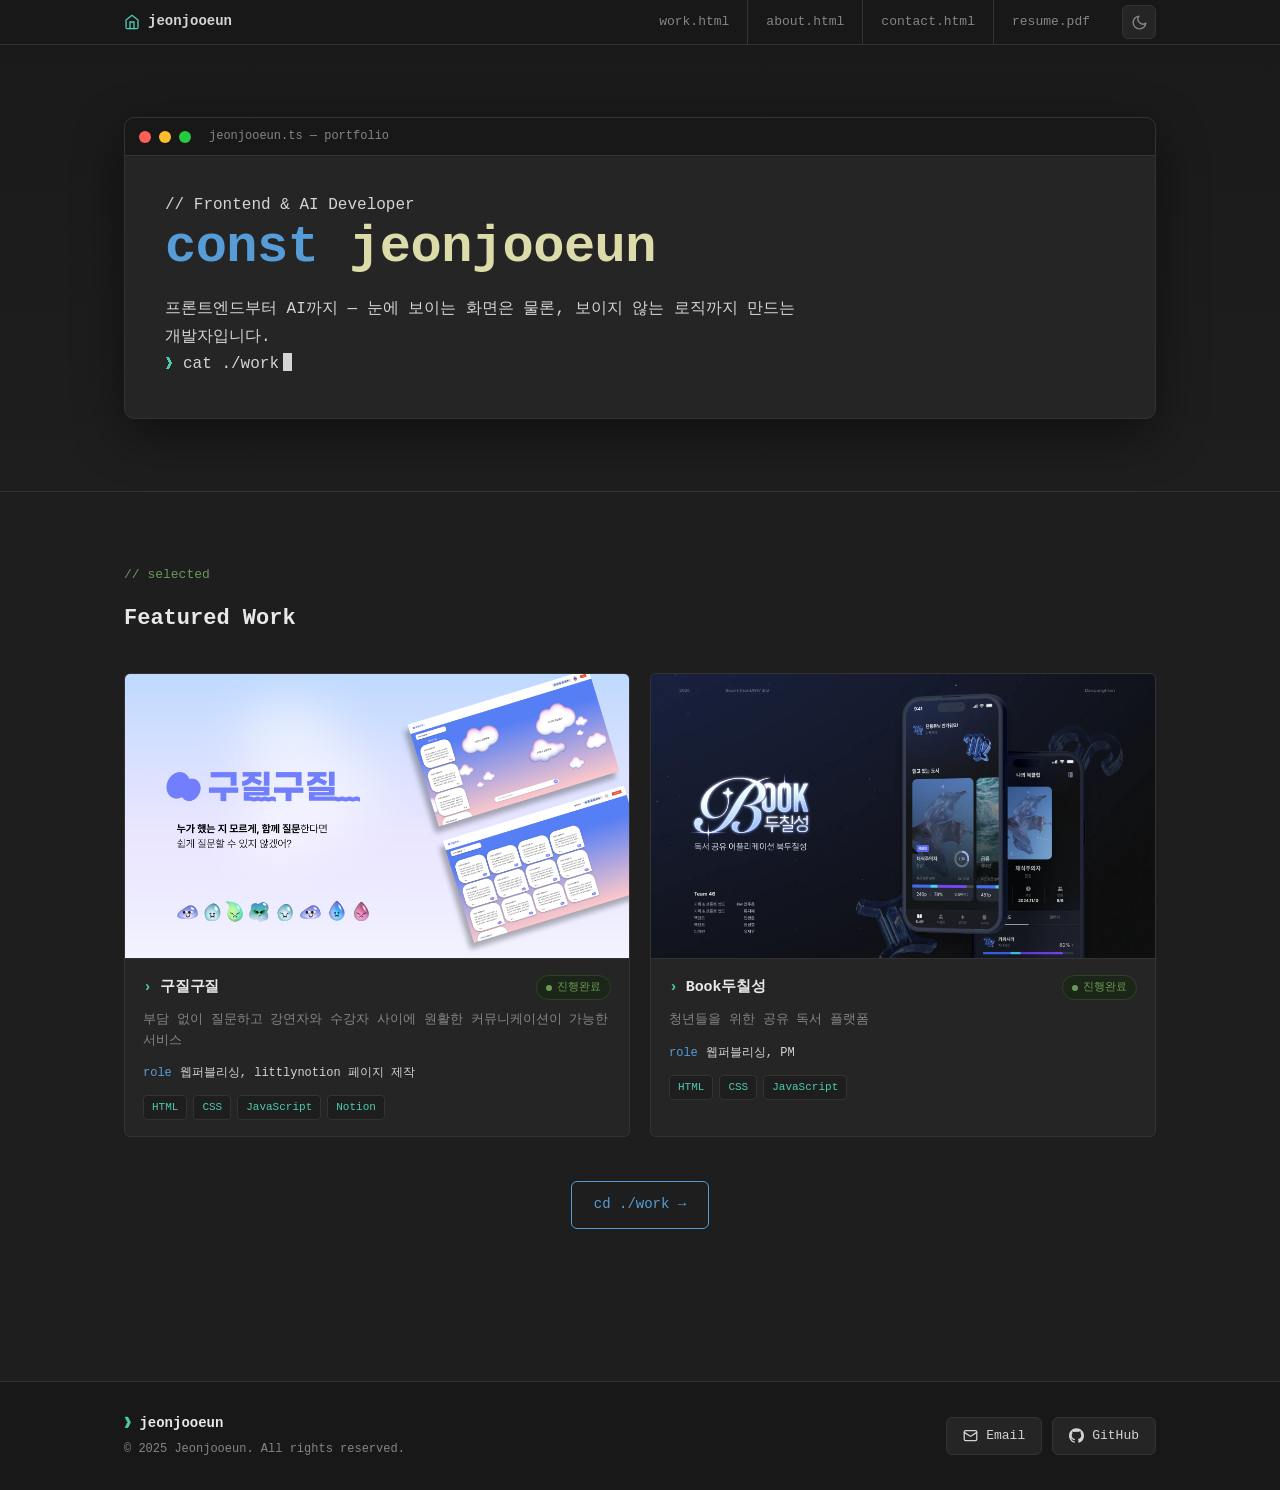
==== index.html @ bb9c59ad "portfolio 초기 배포" ====
<!DOCTYPE html>
<html lang="ko">

<head>
    <meta charset="UTF-8">
    <meta name="viewport" content="width=device-width, initial-scale=1.0">
    <title>jeonjooeun — portfolio</title>
    <link rel="stylesheet" href="task1.css">
    <script>
        (function () {
            try {
                if (localStorage.getItem('theme') === 'light') {
                    document.documentElement.classList.add('light');
                }
            } catch (e) {}
            document.addEventListener('DOMContentLoaded', function () {
                var btn = document.querySelector('.theme-toggle');
                if (!btn) return;
                btn.addEventListener('click', function () {
                    var isLight = document.documentElement.classList.toggle('light');
                    try { localStorage.setItem('theme', isLight ? 'light' : 'dark'); } catch (e) {}
                });
            });
        })();
    </script>
</head>

<body>

    <!-- =========================
         Header — 에디터 탭바
    ========================== -->
    <header>
        <div class="container">
            <nav class="header-flex">
                <div class="brand">
                    <a class="logo" href="index.html"><svg class="logo-home" xmlns="http://www.w3.org/2000/svg" viewBox="0 0 24 24" fill="none" stroke="currentColor" stroke-width="2" stroke-linecap="round" stroke-linejoin="round"><path d="m3 9 9-7 9 7v11a2 2 0 0 1-2 2H5a2 2 0 0 1-2-2z"/><polyline points="9 22 9 12 15 12 15 22"/></svg>jeonjooeun</a>
                </div>
                <div class="header-right">
                    <ul class="nav-list">
                        <li><a href="work.html">work.html</a></li>
                        <li><a href="about.html">about.html</a></li>
                        <li><a href="contact.html">contact.html</a></li>
                        <li><a href="resume.html">resume.pdf</a></li>
                    </ul>
                    <button class="theme-toggle" type="button" aria-label="테마 전환" title="Toggle theme">
                        <svg class="icon-moon" xmlns="http://www.w3.org/2000/svg" viewBox="0 0 24 24" fill="none" stroke="currentColor" stroke-width="2" stroke-linecap="round" stroke-linejoin="round"><path d="M21 12.79A9 9 0 1 1 11.21 3 7 7 0 0 0 21 12.79z"/></svg>
                        <svg class="icon-sun" xmlns="http://www.w3.org/2000/svg" viewBox="0 0 24 24" fill="none" stroke="currentColor" stroke-width="2" stroke-linecap="round" stroke-linejoin="round"><circle cx="12" cy="12" r="4"/><path d="M12 2v2M12 20v2M4.93 4.93l1.41 1.41M17.66 17.66l1.41 1.41M2 12h2M20 12h2M6.34 17.66l-1.41 1.41M19.07 4.93l-1.41 1.41"/></svg>
                    </button>
                </div>
            </nav>
        </div>
    </header>

    <!-- =========================
         Hero — 코드 윈도우
    ========================== -->
    <section class="hero-section">
        <div class="container">
            <div class="code-window">
                <div class="window-bar">
                    <i></i><i></i><i></i>
                    <span class="window-title">jeonjooeun.ts — portfolio</span>
                </div>
                <div class="code-body">
                    <p class="eyebrow">// Frontend &amp; AI Developer</p>
                    <h1><span class="tok-key">const</span> <span class="tok-fn">jeonjooeun</span></h1>
                    <p>프론트엔드부터 AI까지 — 눈에 보이는 화면은 물론, 보이지 않는 로직까지 만드는 개발자입니다.</p>
                    <p class="terminal-line"><span class="prompt">❯</span>cat ./work<span class="cursor"></span></p>
                </div>
            </div>
        </div>
    </section>

    <!-- =========================
         Projects Section
    ========================== -->
    <section class="projects-section">
        <div class="container">
            <p class="eyebrow">// selected</p>
            <h2>Featured Work</h2>

            <!-- 대표작 목록이 JS로 자동 생성되는 영역 -->
            <div class="card-grid" id="featured-cards"></div>

            <!-- 전체 작업물 보기 버튼 -->
            <div class="more-link">
                <a href="work.html" class="view-all-btn">cd ./work →</a>
            </div>
        </div>
    </section>

    <!-- =========================
         Footer
    ========================== -->
    <footer class="site-footer">
        <div class="container footer-flex">
            <div class="footer-left">
                <p class="footer-name">jeonjooeun</p>
                <p class="footer-copy">© 2025 Jeonjooeun. All rights reserved.</p>
            </div>
            <div class="footer-right">
                <a href="mailto:jitchive24@gmail.com"><svg xmlns="http://www.w3.org/2000/svg" viewBox="0 0 24 24" fill="none" stroke="currentColor" stroke-width="2" stroke-linecap="round" stroke-linejoin="round"><rect x="2" y="4" width="20" height="16" rx="2"/><path d="m22 7-8.97 5.7a1.94 1.94 0 0 1-2.06 0L2 7"/></svg>Email</a>
                <a href="https://github.com/JEONJOOEUN04" target="_blank" rel="noopener"><svg xmlns="http://www.w3.org/2000/svg" viewBox="0 0 24 24" fill="currentColor"><path d="M12 .5C5.37.5 0 5.78 0 12.29c0 5.2 3.44 9.61 8.21 11.16.6.11.82-.25.82-.56 0-.28-.01-1.02-.02-2-3.34.71-4.04-1.58-4.04-1.58-.55-1.36-1.34-1.72-1.34-1.72-1.09-.73.08-.72.08-.72 1.2.08 1.84 1.21 1.84 1.21 1.07 1.79 2.81 1.27 3.5.97.11-.76.42-1.27.76-1.56-2.67-.3-5.47-1.31-5.47-5.83 0-1.29.47-2.34 1.24-3.17-.12-.3-.54-1.52.12-3.16 0 0 1.01-.32 3.3 1.21a11.6 11.6 0 0 1 3-.4c1.02 0 2.05.13 3 .4 2.29-1.53 3.3-1.21 3.3-1.21.66 1.64.24 2.86.12 3.16.77.83 1.24 1.88 1.24 3.17 0 4.53-2.81 5.53-5.49 5.82.43.37.81 1.1.81 2.22 0 1.6-.01 2.9-.01 3.29 0 .31.21.68.83.56A12.02 12.02 0 0 0 24 12.29C24 5.78 18.63.5 12 .5z"/></svg>GitHub</a>
            </div>
        </div>
    </footer>

    <!-- 외부 JS 파일 연결 -->
    <script src="task1.js"></script>

</body>

</html>
---- task1.css ----
/* =========================
   폰트 등록
========================= */
@font-face {
    font-family: "Agrandir GrandHeavy";
    src: url("asset/fonts/Agrandir-GrandHeavy.otf") format("opentype");
    font-weight: normal;
    font-style: normal;
}

/* =========================
   디자인 토큰 — VSCode Dark
========================= */
:root {
    --bg: #1e1e1e;          /* editor */
    --bg-bar: #181818;      /* title / tab bar */
    --bg-panel: #252526;    /* cards / panels */
    --bg-soft: #2a2a2b;
    --border: #333333;
    --border-soft: #2b2b2b;

    --fg: #d4d4d4;          /* default text */
    --fg-bright: #e8e8e8;
    --muted: #858585;       /* line numbers / comments-gray */

    --comment: #6a9955;     /* green */
    --keyword: #569cd6;     /* blue */
    --string: #ce9178;      /* orange */
    --func: #dcdcaa;        /* yellow */
    --type: #4ec9b0;        /* teal */
    --purple: #c586c0;
    --accent: #569cd6;

    --mono: "SF Mono", SFMono-Regular, ui-monospace, Menlo, Consolas,
        "Liberation Mono", "Courier New", monospace;

    --radius: 6px;
    --maxw: 1080px;
}

/* =========================
   기본 설정
========================= */
*,
*::before,
*::after {
    box-sizing: border-box;
}

body {
    margin: 0;
    font-family: var(--mono);
    font-size: 15px;
    line-height: 1.7;
    color: var(--fg);
    background-color: var(--bg);
    -webkit-font-smoothing: antialiased;
}

a {
    color: inherit;
}

::selection {
    background: rgba(86, 156, 214, 0.35);
}

/* 커스텀 스크롤바 (VSCode 느낌) */
::-webkit-scrollbar {
    width: 12px;
    height: 12px;
}
::-webkit-scrollbar-track {
    background: var(--bg);
}
::-webkit-scrollbar-thumb {
    background: #424242;
    border: 3px solid var(--bg);
    border-radius: 8px;
}
::-webkit-scrollbar-thumb:hover {
    background: #555;
}

/* =========================
   공통 컨테이너
========================= */
.container {
    max-width: var(--maxw);
    margin: 0 auto;
    padding: 0 24px;
}

/* 주석 라벨 (// kicker) */
.eyebrow {
    font-size: 13px;
    color: var(--comment);
    margin: 0 0 14px;
}

/* =========================
   Header — 에디터 탭바
========================= */
header {
    position: sticky;
    top: 0;
    z-index: 100;
    background-color: var(--bg-bar);
    border-bottom: 1px solid var(--border);
}

.header-flex {
    display: flex;
    justify-content: space-between;
    align-items: stretch;
    height: 44px;
}

/* 좌측: 로고 (터미널 프롬프트) */
.brand {
    display: flex;
    align-items: center;
}

.logo {
    display: inline-flex;
    align-items: center;
    gap: 8px;
    font-size: 14px;
    font-weight: 600;
    text-decoration: none;
    color: var(--fg);
}
.logo-home {
    width: 16px;
    height: 16px;
    color: var(--type);
    transition: transform 0.15s ease;
}
.logo:hover .logo-home {
    transform: translateY(-1px);
}

/* 우측: 파일 탭 */
.nav-list {
    display: flex;
    list-style: none;
    gap: 0;
    margin: 0;
    padding: 0;
}

.nav-list li a {
    display: flex;
    align-items: center;
    height: 100%;
    padding: 0 18px;
    font-size: 13px;
    text-decoration: none;
    color: var(--muted);
    border-left: 1px solid var(--border);
    transition: color 0.15s ease, background 0.15s ease;
}

.nav-list li:first-child a {
    border-left: none;
}

.nav-list li a:hover {
    color: var(--fg);
    background: var(--bg);
}

.nav-list li a.active {
    color: var(--fg-bright);
    background: var(--bg);
    box-shadow: inset 0 2px 0 var(--accent);
}

/* =========================
   코드 윈도우 (Hero)
========================= */
.hero-section {
    padding: 72px 0;
    border-bottom: 1px solid var(--border);
    background: linear-gradient(180deg, #1a1a1a 0%, var(--bg) 100%);
}

.code-window {
    border: 1px solid var(--border);
    border-radius: 10px;
    overflow: hidden;
    background: var(--bg-panel);
    box-shadow: 0 16px 50px rgba(0, 0, 0, 0.45);
}

.window-bar {
    display: flex;
    align-items: center;
    gap: 8px;
    height: 38px;
    padding: 0 14px;
    background: var(--bg-bar);
    border-bottom: 1px solid var(--border);
}
.window-bar i {
    width: 12px;
    height: 12px;
    border-radius: 50%;
    display: inline-block;
}
.window-bar i:nth-child(1) { background: #ff5f56; }
.window-bar i:nth-child(2) { background: #ffbd2e; }
.window-bar i:nth-child(3) { background: #27c93f; }
.window-title {
    margin-left: 10px;
    font-size: 12px;
    color: var(--muted);
}

.code-body {
    padding: 36px 40px 40px;
}

.hero-section h1 {
    font-size: clamp(34px, 5.5vw, 52px);
    line-height: 1.1;
    letter-spacing: -0.01em;
    color: var(--fg-bright);
    margin: 0 0 20px;
    font-weight: 700;
}
.hero-section h1 .tok-key { color: var(--keyword); }
.hero-section h1 .tok-fn { color: var(--func); }

.hero-section p {
    font-size: 16px;
    color: var(--fg);
    max-width: 640px;
    margin: 0;
}

/* 터미널 프롬프트 라인 */
.terminal-line {
    margin-top: 26px;
    font-size: 15px;
    color: var(--fg);
}
.terminal-line .prompt {
    color: var(--type);
    margin-right: 10px;
}
.terminal-line .cursor {
    display: inline-block;
    width: 9px;
    height: 18px;
    background: var(--fg);
    margin-left: 4px;
    vertical-align: -3px;
    animation: blink 1.1s steps(1) infinite;
}
@keyframes blink {
    50% { opacity: 0; }
}

/* =========================
   Projects Section
========================= */
.projects-section {
    padding: 72px 0;
}

.projects-section h2 {
    font-size: 22px;
    color: var(--fg-bright);
    margin: 0 0 6px;
}

/* =========================
   Year Toggle Buttons
========================= */
.year-tabs {
    display: flex;
    gap: 8px;
    margin-top: 24px;
}

.year-btn {
    font-family: var(--mono);
    padding: 6px 16px;
    font-size: 13px;
    border: 1px solid var(--border);
    border-radius: var(--radius);
    background-color: var(--bg-panel);
    color: var(--muted);
    cursor: pointer;
    transition: all 0.15s ease;
}

.year-btn:hover {
    color: var(--fg);
    border-color: #4a4a4a;
}

.year-btn.active {
    background-color: var(--bg-soft);
    color: var(--accent);
    border-color: var(--accent);
}

/* =========================
   상태 뱃지
========================= */
.status-badge {
    display: inline-flex;
    align-items: center;
    gap: 5px;
    font-family: var(--mono);
    font-size: 11px;
    padding: 2px 9px;
    border-radius: 999px;
    border: 1px solid var(--border);
    color: var(--muted);
    background: var(--bg);
    white-space: nowrap;
}
.status-badge::before {
    content: "";
    width: 6px;
    height: 6px;
    border-radius: 50%;
    background: currentColor;
}
.status-ongoing {
    color: var(--func);
    border-color: #4a431f;
    background: #2a2616;
}
.status-done {
    color: var(--comment);
    border-color: #2e4226;
    background: #1c2618;
}

/* =========================
   View all Work 버튼
========================= */
.more-link {
    margin-top: 44px;
    text-align: center;
}

.view-all-btn {
    font-family: var(--mono);
    display: inline-block;
    padding: 11px 22px;
    border-radius: var(--radius);
    background-color: transparent;
    border: 1px solid var(--accent);
    color: var(--accent);
    text-decoration: none;
    font-size: 14px;
    transition: all 0.15s ease;
}
.view-all-btn:hover {
    background-color: var(--accent);
    color: #fff;
}

/* =========================
   Card Grid
========================= */
.card-grid {
    display: grid;
    grid-template-columns: repeat(2, 1fr);
    gap: 20px;
    margin-top: 36px;
}

/* =========================
   Card Item
========================= */
.card-item {
    border: 1px solid var(--border);
    border-radius: var(--radius);
    overflow: hidden;
    transition: border-color 0.2s ease, transform 0.2s ease;
    background-color: var(--bg-panel);
    cursor: pointer;
}

.card-item:hover {
    transform: translateY(-3px);
    border-color: var(--accent);
}

.card-cover {
    aspect-ratio: 16 / 9;
    width: 100%;
    background-color: var(--bg-soft);
}

.card-cover img {
    width: 100%;
    height: 100%;
    object-fit: cover;
    display: block;
}

.card-footer {
    padding: 16px 18px;
    border-top: 1px solid var(--border);
}

.card-title-row {
    display: flex;
    align-items: center;
    gap: 10px;
}

.card-title-row h3 {
    margin: 0;
    font-size: 15px;
    font-weight: 600;
    color: var(--fg-bright);
    letter-spacing: -0.01em;
    display: flex;
    align-items: center;
    gap: 8px;
}
.card-title-row h3::before {
    content: "›";
    color: var(--type);
}
.card-title-row .status-badge {
    margin-left: auto;
}

/* 한 줄 소개 (최대 2줄까지만) */
.card-desc {
    margin: 10px 0 0;
    font-size: 13px;
    line-height: 1.55;
    color: var(--muted);
    display: -webkit-box;
    -webkit-line-clamp: 2;
    -webkit-box-orient: vertical;
    overflow: hidden;
}

/* 담당 역할 (코드 속성처럼: role  값) */
.card-meta {
    margin: 12px 0 0;
    font-family: var(--mono);
    font-size: 12px;
    color: var(--fg);
    display: flex;
    gap: 8px;
}
.card-meta .meta-key {
    color: var(--keyword);
    flex: 0 0 auto;
}

/* 기술 스택 칩 묶음 */
.card-tags {
    margin-top: 12px;
    display: flex;
    flex-wrap: wrap;
    gap: 6px;
}
.chip-row {
    display: inline-flex;
    flex-wrap: wrap;
    gap: 6px;
}
.chip {
    font-family: var(--mono);
    font-size: 11px;
    color: var(--type);
    background: var(--bg);
    border: 1px solid var(--border);
    border-radius: 4px;
    padding: 2px 8px;
    white-space: nowrap;
}

/* =========================
   상세 정보 모달
========================= */
.modal-overlay {
    position: fixed;
    inset: 0;
    background-color: rgba(0, 0, 0, 0.65);
    display: none;
    align-items: flex-start;
    justify-content: center;
    padding: 48px 20px;
    overflow-y: auto;
    z-index: 1000;
}
.modal-overlay.open {
    display: flex;
}

.modal-box {
    position: relative;
    background-color: var(--bg-panel);
    border-radius: 10px;
    border: 1px solid var(--border);
    max-width: 680px;
    width: 100%;
    padding: 44px;
    box-shadow: 0 24px 70px rgba(0, 0, 0, 0.6);
}

.modal-close {
    position: absolute;
    top: 16px;
    right: 20px;
    border: none;
    background: none;
    font-size: 26px;
    line-height: 1;
    cursor: pointer;
    color: var(--muted);
    transition: color 0.15s ease;
}
.modal-close:hover {
    color: var(--fg-bright);
}

.modal-title {
    font-size: 26px;
    font-weight: 700;
    color: var(--fg-bright);
    letter-spacing: -0.01em;
    margin: 0 0 24px;
    display: flex;
    align-items: center;
    gap: 10px;
}

.modal-cover {
    margin-bottom: 28px;
}
.modal-cover img {
    width: 100%;
    border-radius: var(--radius);
    border: 1px solid var(--border);
    display: block;
}

.modal-props {
    display: flex;
    flex-direction: column;
    border-top: 1px solid var(--border);
}

.prop-row {
    display: flex;
    gap: 16px;
    align-items: flex-start;
    padding: 11px 0;
    border-bottom: 1px solid var(--border);
}

.prop-label {
    flex: 0 0 110px;
    color: var(--keyword);
    font-size: 12px;
    letter-spacing: 0.02em;
    padding-top: 2px;
}

.prop-value {
    flex: 1;
    color: var(--fg);
    font-size: 14px;
    line-height: 1.6;
}

.prop-value a {
    color: var(--string);
    word-break: break-all;
}

/* =========================
   About 페이지
========================= */
.about-section {
    padding: 64px 0 90px;
}

.about-grid {
    display: grid;
    grid-template-columns: 1fr 1fr;
    gap: 48px;
    margin-bottom: 60px;
}

.about-subhead {
    font-size: 13px;
    letter-spacing: 0.02em;
    color: var(--type);
    padding: 0 0 12px;
    border-bottom: 1px solid var(--border);
    margin: 0 0 8px;
}
.about-subhead::before {
    content: "# ";
    color: var(--muted);
}

.about-subhead + ul + .about-subhead {
    margin-top: 34px;
}

.info-list {
    list-style: none;
    margin: 0;
    padding: 0;
}
.info-list li {
    padding: 10px 2px;
    font-size: 14px;
    color: var(--fg);
    border-bottom: 1px solid var(--border-soft);
}
.info-list a {
    color: var(--string);
    text-decoration: none;
}
.info-list a:hover {
    text-decoration: underline;
}

.contact-label {
    display: inline-flex;
    align-items: center;
    gap: 8px;
    width: 110px;
    color: var(--keyword);
    font-size: 13px;
}
.contact-label svg {
    width: 15px;
    height: 15px;
    display: block;
}

/* 뱃지 */
.badge {
    display: inline-block;
    font-family: var(--mono);
    font-size: 11px;
    padding: 1px 8px;
    border-radius: 4px;
    margin-left: 8px;
    vertical-align: middle;
    border: 1px solid var(--border);
}
.badge-now {
    color: var(--comment);
    border-color: #2e4226;
    background: #1c2618;
}
.badge-award {
    color: var(--func);
    border-color: #4a431f;
    background: #2a2616;
}

/* Tools & Stacks */
.stacks-title {
    font-size: 20px;
    color: var(--fg-bright);
    padding-bottom: 12px;
    border-bottom: 1px solid var(--border);
    margin: 0 0 12px;
}

.stacks-note {
    margin: 0 0 28px;
    font-size: 12px;
    color: var(--muted);
}

.stacks-grid {
    display: grid;
    grid-template-columns: repeat(2, 1fr);
    gap: 28px 48px;
}

.stack-box h4 {
    font-size: 12px;
    letter-spacing: 0.04em;
    color: var(--purple);
    padding: 0 0 10px;
    margin: 0 0 12px;
    border-bottom: 1px solid var(--border);
}

.stack-box ul {
    margin: 0;
    padding: 0;
    list-style: none;
}

/* 기술 한 줄: 이름 + 숙련도 게이지 */
.stack-item {
    display: flex;
    align-items: center;
    justify-content: space-between;
    gap: 14px;
    padding: 7px 0;
}
.stack-name {
    font-size: 13px;
    color: var(--fg);
}

/* 세그먼트 게이지바 (data-level 1~5) */
.gauge {
    display: inline-flex;
    gap: 4px;
    flex: 0 0 auto;
}
.gauge i {
    width: 16px;
    height: 8px;
    border-radius: 2px;
    background: var(--bg-soft);
    border: 1px solid var(--border);
    display: block;
}
.gauge[data-level="1"] i:nth-child(-n + 1),
.gauge[data-level="2"] i:nth-child(-n + 2),
.gauge[data-level="3"] i:nth-child(-n + 3),
.gauge[data-level="4"] i:nth-child(-n + 4),
.gauge[data-level="5"] i:nth-child(-n + 5) {
    background: var(--accent);
    border-color: var(--accent);
}

/* =========================
   Footer
========================= */
.site-footer {
    background-color: var(--bg-bar);
    border-top: 1px solid var(--border);
    padding: 30px 0;
    margin-top: 80px;
}

.footer-flex {
    display: flex;
    justify-content: space-between;
    align-items: center;
    flex-wrap: wrap;
    gap: 16px;
}

.footer-name {
    font-weight: 600;
    color: var(--fg-bright);
    margin: 0 0 4px;
    font-size: 14px;
}
.footer-name::before {
    content: "❯ ";
    color: var(--type);
}

.footer-copy {
    margin: 0;
    font-size: 12px;
    color: var(--muted);
}

.footer-right {
    display: flex;
    gap: 10px;
}
.footer-right a {
    display: inline-flex;
    align-items: center;
    gap: 8px;
    padding: 7px 16px;
    border-radius: var(--radius);
    border: 1px solid var(--border);
    background-color: var(--bg-panel);
    color: var(--fg);
    font-size: 13px;
    text-decoration: none;
    transition: all 0.15s ease;
}
.footer-right a svg {
    width: 15px;
    height: 15px;
    display: block;
}
.footer-right a:hover {
    border-color: var(--accent);
    color: var(--accent);
}

/* =========================
   반응형
========================= */
@media (max-width: 720px) {
    .card-grid,
    .about-grid,
    .stacks-grid {
        grid-template-columns: 1fr;
    }
    .code-body {
        padding: 28px 22px 30px;
    }
    .nav-list li a {
        padding: 0 12px;
    }
}

/* =========================
   Header 우측 그룹 + 테마 토글
========================= */
.header-right {
    display: flex;
    align-items: stretch;
}

.theme-toggle {
    align-self: center;
    width: 34px;
    height: 34px;
    margin-left: 14px;
    display: inline-flex;
    align-items: center;
    justify-content: center;
    padding: 0;
    background: var(--bg-panel);
    border: 1px solid var(--border);
    border-radius: var(--radius);
    color: var(--muted);
    cursor: pointer;
    transition: color 0.15s ease, border-color 0.15s ease;
}
.theme-toggle:hover {
    color: var(--fg-bright);
    border-color: var(--accent);
}
.theme-toggle svg {
    width: 17px;
    height: 17px;
    display: block;
}

/* 다크: 달 표시 / 라이트: 해 표시 */
.theme-toggle .icon-sun {
    display: none;
}
:root.light .theme-toggle .icon-moon {
    display: none;
}
:root.light .theme-toggle .icon-sun {
    display: block;
}

/* =========================
   Resume 페이지
========================= */
.resume-toolbar {
    display: flex;
    align-items: center;
    justify-content: space-between;
    gap: 16px;
    padding: 12px 16px;
    background: var(--bg-bar);
    border: 1px solid var(--border);
    border-bottom: none;
    border-radius: 10px 10px 0 0;
}

.resume-filename {
    font-size: 13px;
    color: var(--muted);
}
.resume-filename::before {
    content: "❯ ";
    color: var(--type);
}

.download-btn {
    display: inline-flex;
    align-items: center;
    gap: 8px;
    padding: 8px 16px;
    border-radius: var(--radius);
    border: 1px solid var(--accent);
    background: transparent;
    color: var(--accent);
    font-family: var(--mono);
    font-size: 13px;
    text-decoration: none;
    transition: all 0.15s ease;
}
.download-btn svg {
    width: 15px;
    height: 15px;
}
.download-btn:hover {
    background: var(--accent);
    color: #fff;
}

.pdf-frame {
    border: 1px solid var(--border);
    border-radius: 0 0 10px 10px;
    overflow: hidden;
    background: var(--bg-soft);
}

.pdf-object {
    display: block;
    width: 100%;
    height: 80vh;
    min-height: 560px;
    border: none;
}

.pdf-fallback {
    padding: 40px;
    text-align: center;
    color: var(--muted);
    font-size: 14px;
}
.pdf-fallback a {
    color: var(--accent);
}

/* =========================
   Light 테마 (VSCode Light+)
========================= */
:root.light {
    --bg: #ffffff;
    --bg-bar: #f3f3f3;
    --bg-panel: #ffffff;
    --bg-soft: #f0f0f0;
    --border: #e2e2e2;
    --border-soft: #ededed;

    --fg: #1f1f1f;
    --fg-bright: #000000;
    --muted: #6e6e6e;

    --comment: #008000;
    --keyword: #0033b3;
    --string: #a31515;
    --func: #7a5c00;
    --type: #267f99;
    --purple: #af00db;
    --accent: #0a66c2;
}

:root.light body {
    color: var(--fg);
}

:root.light .hero-section {
    background: linear-gradient(180deg, var(--bg-bar) 0%, var(--bg) 100%);
}

:root.light .code-window {
    box-shadow: 0 14px 40px rgba(0, 0, 0, 0.12);
}

:root.light .modal-box {
    box-shadow: 0 24px 70px rgba(0, 0, 0, 0.22);
}

:root.light ::-webkit-scrollbar-track {
    background: var(--bg);
}
:root.light ::-webkit-scrollbar-thumb {
    background: #c4c4c4;
    border: 3px solid var(--bg);
}
:root.light ::-webkit-scrollbar-thumb:hover {
    background: #a8a8a8;
}

/* 상태 뱃지 라이트 버전 */
:root.light .status-ongoing,
:root.light .badge-award {
    color: #8a6d00;
    border-color: #e8d98a;
    background: #fdf6dd;
}
:root.light .status-done,
:root.light .badge-now {
    color: #1a7f37;
    border-color: #b7e0c0;
    background: #e9f7ee;
}
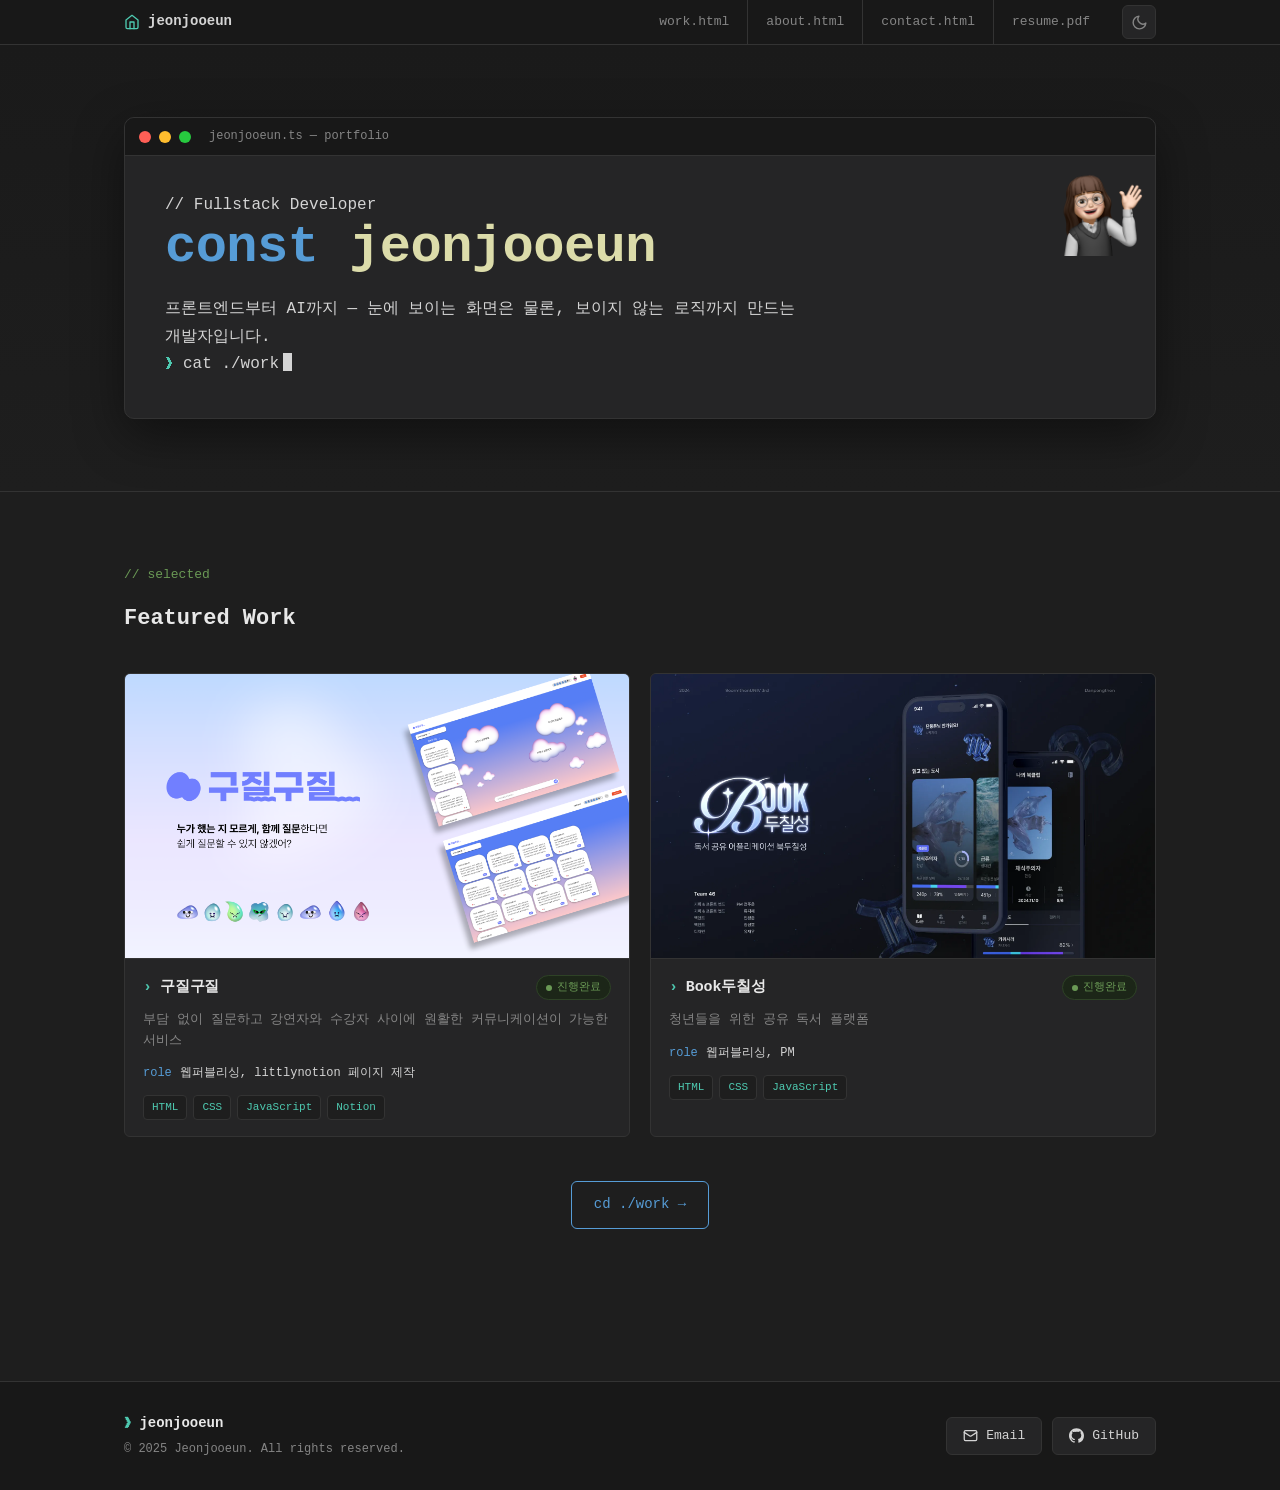
==== commit bf991ee2: "프로필 사진 배치 (Home 메모지 + About 실물 + favicon)" ====
--- a/index.html
+++ b/index.html
@@ -4,6 +4,7 @@
 <head>
     <meta charset="UTF-8">
     <meta name="viewport" content="width=device-width, initial-scale=1.0">
+    <link rel="icon" type="image/png" href="asset/me2.png">
     <title>jeonjooeun — portfolio</title>
     <link rel="stylesheet" href="task1.css">
     <script>
@@ -63,7 +64,8 @@
                     <span class="window-title">jeonjooeun.ts — portfolio</span>
                 </div>
                 <div class="code-body">
-                    <p class="eyebrow">// Frontend &amp; AI Developer</p>
+                    <img class="hero-avatar" src="asset/me2.png" alt="전주은" onerror="this.style.display='none'">
+                    <p class="eyebrow">// Fullstack Developer</p>
                     <h1><span class="tok-key">const</span> <span class="tok-fn">jeonjooeun</span></h1>
                     <p>프론트엔드부터 AI까지 — 눈에 보이는 화면은 물론, 보이지 않는 로직까지 만드는 개발자입니다.</p>
                     <p class="terminal-line"><span class="prompt">❯</span>cat ./work<span class="cursor"></span></p>
--- a/task1.css
+++ b/task1.css
@@ -219,6 +219,7 @@
 }
 
 .code-body {
+    position: relative;
     padding: 36px 40px 40px;
 }
 
@@ -590,6 +591,61 @@
 ========================= */
 .about-section {
     padding: 64px 0 90px;
+}
+
+/* 프로필 카드 (About 상단) */
+.profile {
+    display: flex;
+    align-items: center;
+    gap: 28px;
+    padding-bottom: 40px;
+    margin-bottom: 48px;
+    border-bottom: 1px solid var(--border);
+}
+.profile-photo {
+    width: 132px;
+    height: 132px;
+    flex: 0 0 auto;
+    object-fit: cover;
+    border-radius: 14px;
+    border: 1px solid var(--border);
+}
+.profile-info {
+    min-width: 0;
+}
+.profile-name {
+    margin: 0 0 8px;
+    font-size: 24px;
+    color: var(--fg-bright);
+    letter-spacing: -0.01em;
+}
+.profile-name span {
+    font-family: var(--mono);
+    font-size: 15px;
+    font-weight: 400;
+    color: var(--muted);
+    margin-left: 6px;
+}
+.profile-bio {
+    margin: 0 0 14px;
+    font-size: 15px;
+    color: var(--fg);
+    line-height: 1.6;
+}
+.profile-tags {
+    display: flex;
+    flex-wrap: wrap;
+    gap: 6px;
+}
+
+/* Home 히어로 아바타 (메모지 — 투명 PNG, 크롭 없이 통째로) */
+.hero-avatar {
+    position: absolute;
+    top: 4px;
+    right: 12px;
+    width: 96px;
+    height: 96px;
+    object-fit: contain;
 }
 
 .about-grid {
@@ -820,6 +876,16 @@
     .nav-list li a {
         padding: 0 12px;
     }
+    /* 프로필 카드 세로 정렬 */
+    .profile {
+        flex-direction: column;
+        align-items: flex-start;
+        gap: 18px;
+    }
+    /* 좁은 화면에선 히어로 아바타 숨김 (제목과 겹침 방지) */
+    .hero-avatar {
+        display: none;
+    }
 }
 
 /* =========================
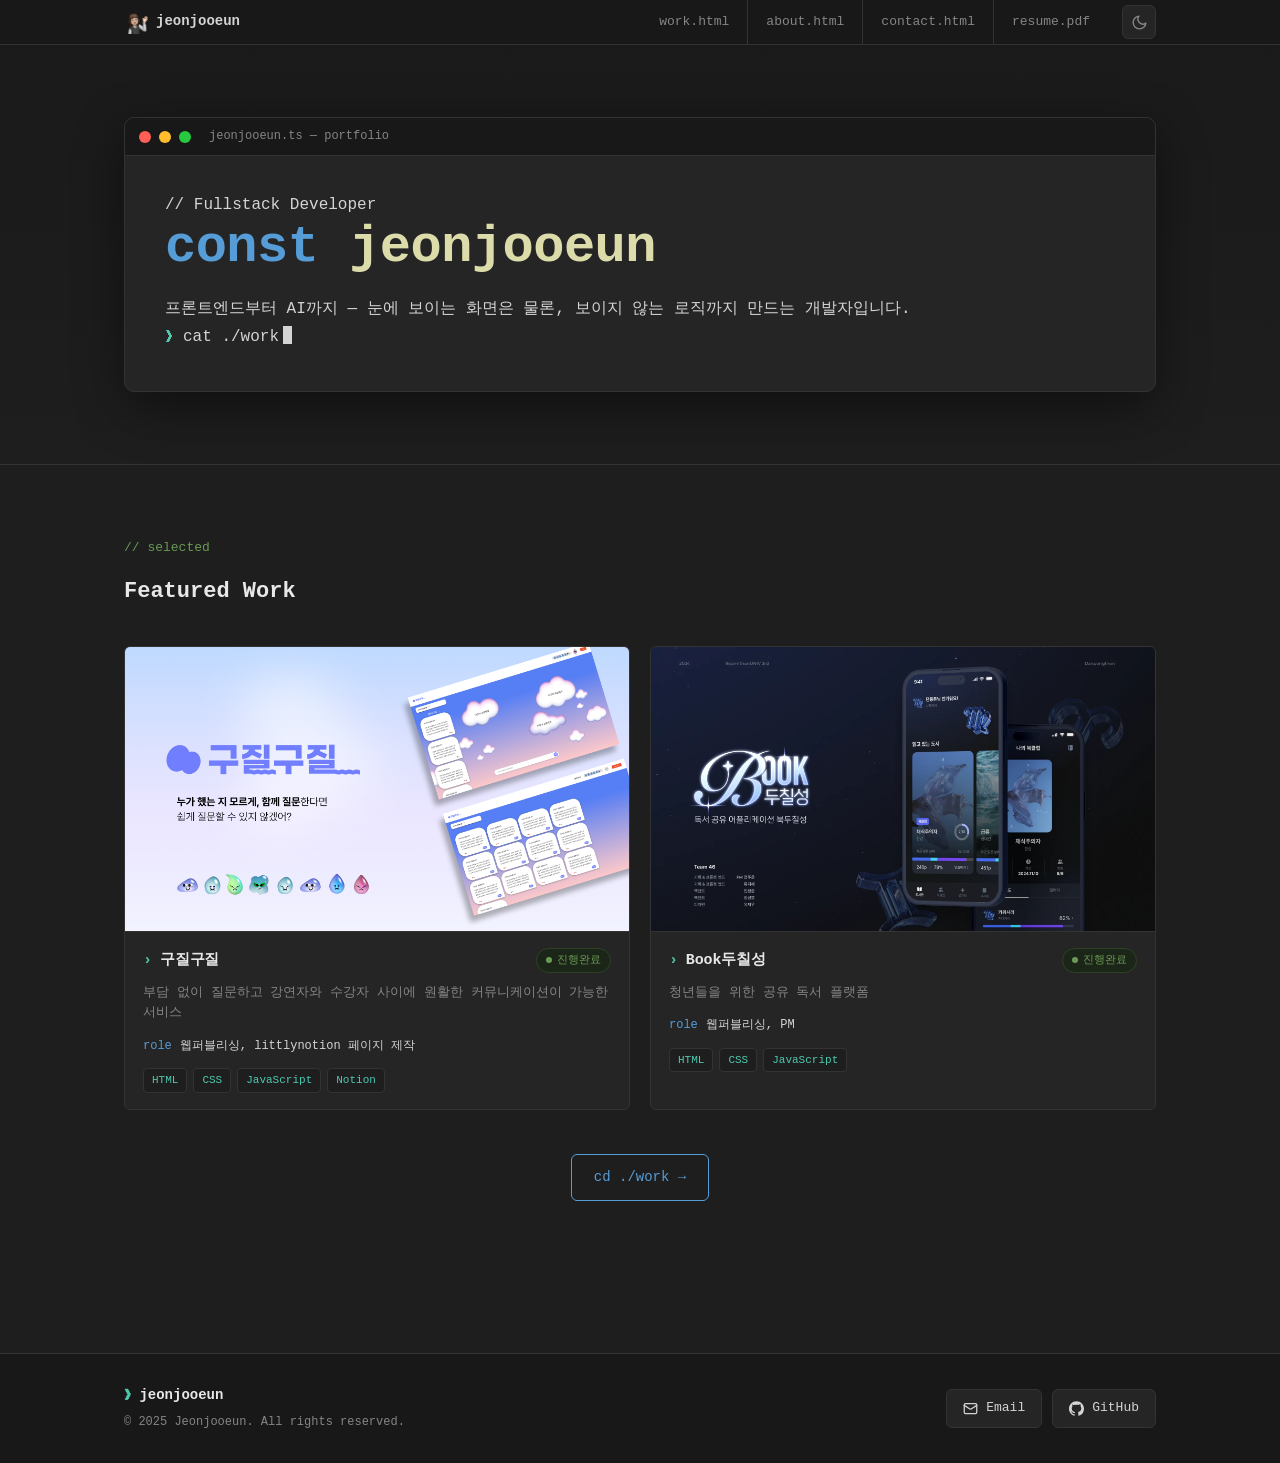
==== commit ceda3825: "프로필/브랜딩 개선: 헤더 메모지·About 실물사진·favicon, 히어로 문구 톤·한 줄 정리" ====
--- a/index.html
+++ b/index.html
@@ -35,7 +35,7 @@
         <div class="container">
             <nav class="header-flex">
                 <div class="brand">
-                    <a class="logo" href="index.html"><svg class="logo-home" xmlns="http://www.w3.org/2000/svg" viewBox="0 0 24 24" fill="none" stroke="currentColor" stroke-width="2" stroke-linecap="round" stroke-linejoin="round"><path d="m3 9 9-7 9 7v11a2 2 0 0 1-2 2H5a2 2 0 0 1-2-2z"/><polyline points="9 22 9 12 15 12 15 22"/></svg>jeonjooeun</a>
+                    <a class="logo" href="index.html"><img class="logo-home" src="asset/me2.png" alt="홈">jeonjooeun</a>
                 </div>
                 <div class="header-right">
                     <ul class="nav-list">
@@ -64,7 +64,6 @@
                     <span class="window-title">jeonjooeun.ts — portfolio</span>
                 </div>
                 <div class="code-body">
-                    <img class="hero-avatar" src="asset/me2.png" alt="전주은" onerror="this.style.display='none'">
                     <p class="eyebrow">// Fullstack Developer</p>
                     <h1><span class="tok-key">const</span> <span class="tok-fn">jeonjooeun</span></h1>
                     <p>프론트엔드부터 AI까지 — 눈에 보이는 화면은 물론, 보이지 않는 로직까지 만드는 개발자입니다.</p>
--- a/task1.css
+++ b/task1.css
@@ -132,13 +132,13 @@
     color: var(--fg);
 }
 .logo-home {
-    width: 16px;
-    height: 16px;
-    color: var(--type);
+    width: 24px;
+    height: 24px;
+    object-fit: contain;
     transition: transform 0.15s ease;
 }
 .logo:hover .logo-home {
-    transform: translateY(-1px);
+    transform: translateY(-1px) scale(1.08);
 }
 
 /* 우측: 파일 탭 */
@@ -219,7 +219,6 @@
 }
 
 .code-body {
-    position: relative;
     padding: 36px 40px 40px;
 }
 
@@ -237,7 +236,6 @@
 .hero-section p {
     font-size: 16px;
     color: var(--fg);
-    max-width: 640px;
     margin: 0;
 }
 
@@ -638,15 +636,6 @@
     gap: 6px;
 }
 
-/* Home 히어로 아바타 (메모지 — 투명 PNG, 크롭 없이 통째로) */
-.hero-avatar {
-    position: absolute;
-    top: 4px;
-    right: 12px;
-    width: 96px;
-    height: 96px;
-    object-fit: contain;
-}
 
 .about-grid {
     display: grid;
@@ -882,10 +871,6 @@
         align-items: flex-start;
         gap: 18px;
     }
-    /* 좁은 화면에선 히어로 아바타 숨김 (제목과 겹침 방지) */
-    .hero-avatar {
-        display: none;
-    }
 }
 
 /* =========================
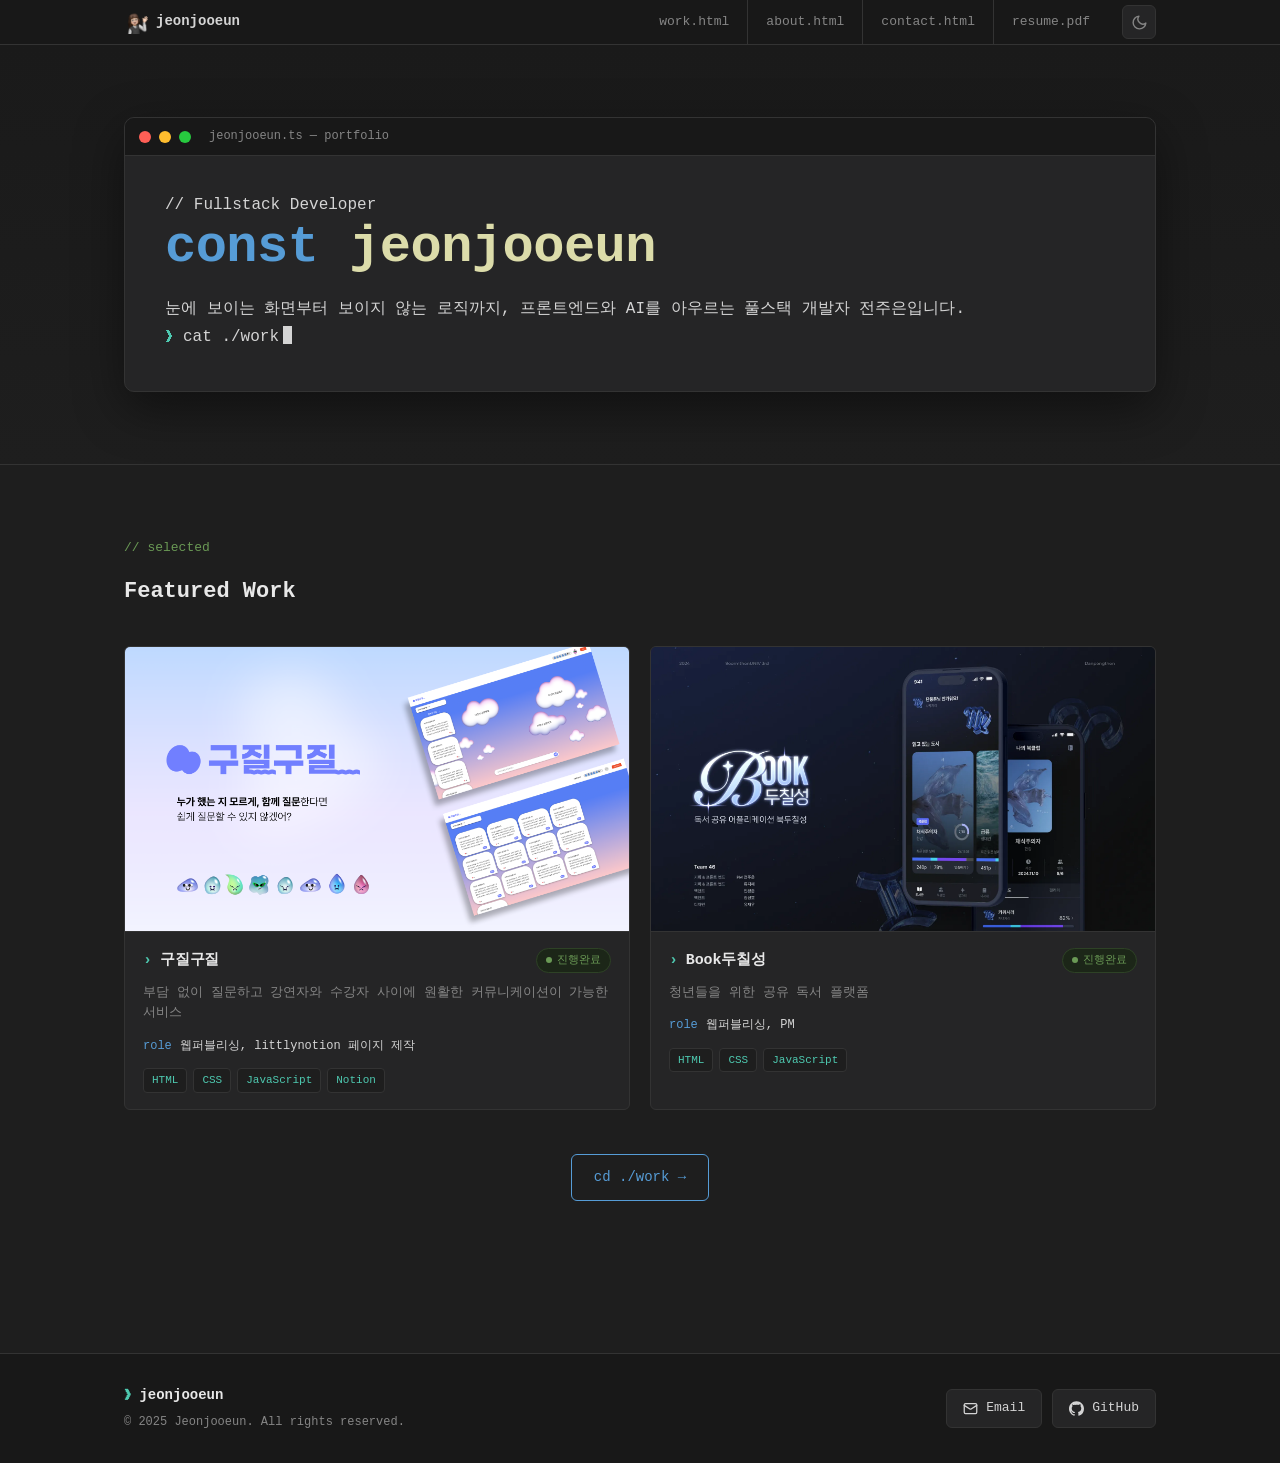
==== commit e63e0b34: "노션 링크·수상 내역 추가, DermaLens 날짜 수정, 히어로 문구 개선" ====
--- a/index.html
+++ b/index.html
@@ -66,7 +66,7 @@
                 <div class="code-body">
                     <p class="eyebrow">// Fullstack Developer</p>
                     <h1><span class="tok-key">const</span> <span class="tok-fn">jeonjooeun</span></h1>
-                    <p>프론트엔드부터 AI까지 — 눈에 보이는 화면은 물론, 보이지 않는 로직까지 만드는 개발자입니다.</p>
+                    <p>눈에 보이는 화면부터 보이지 않는 로직까지, 프론트엔드와 AI를 아우르는 풀스택 개발자 전주은입니다.</p>
                     <p class="terminal-line"><span class="prompt">❯</span>cat ./work<span class="cursor"></span></p>
                 </div>
             </div>
--- a/task1.css
+++ b/task1.css
@@ -634,6 +634,34 @@
     display: flex;
     flex-wrap: wrap;
     gap: 6px;
+}
+.profile-links {
+    margin-top: 14px;
+    display: flex;
+    flex-wrap: wrap;
+    gap: 8px;
+}
+.profile-links a {
+    display: inline-flex;
+    align-items: center;
+    gap: 7px;
+    padding: 7px 14px;
+    border: 1px solid var(--border);
+    border-radius: var(--radius);
+    background: var(--bg-panel);
+    color: var(--fg);
+    font-family: var(--mono);
+    font-size: 13px;
+    text-decoration: none;
+    transition: all 0.15s ease;
+}
+.profile-links a svg {
+    width: 15px;
+    height: 15px;
+}
+.profile-links a:hover {
+    border-color: var(--accent);
+    color: var(--accent);
 }
 
 
